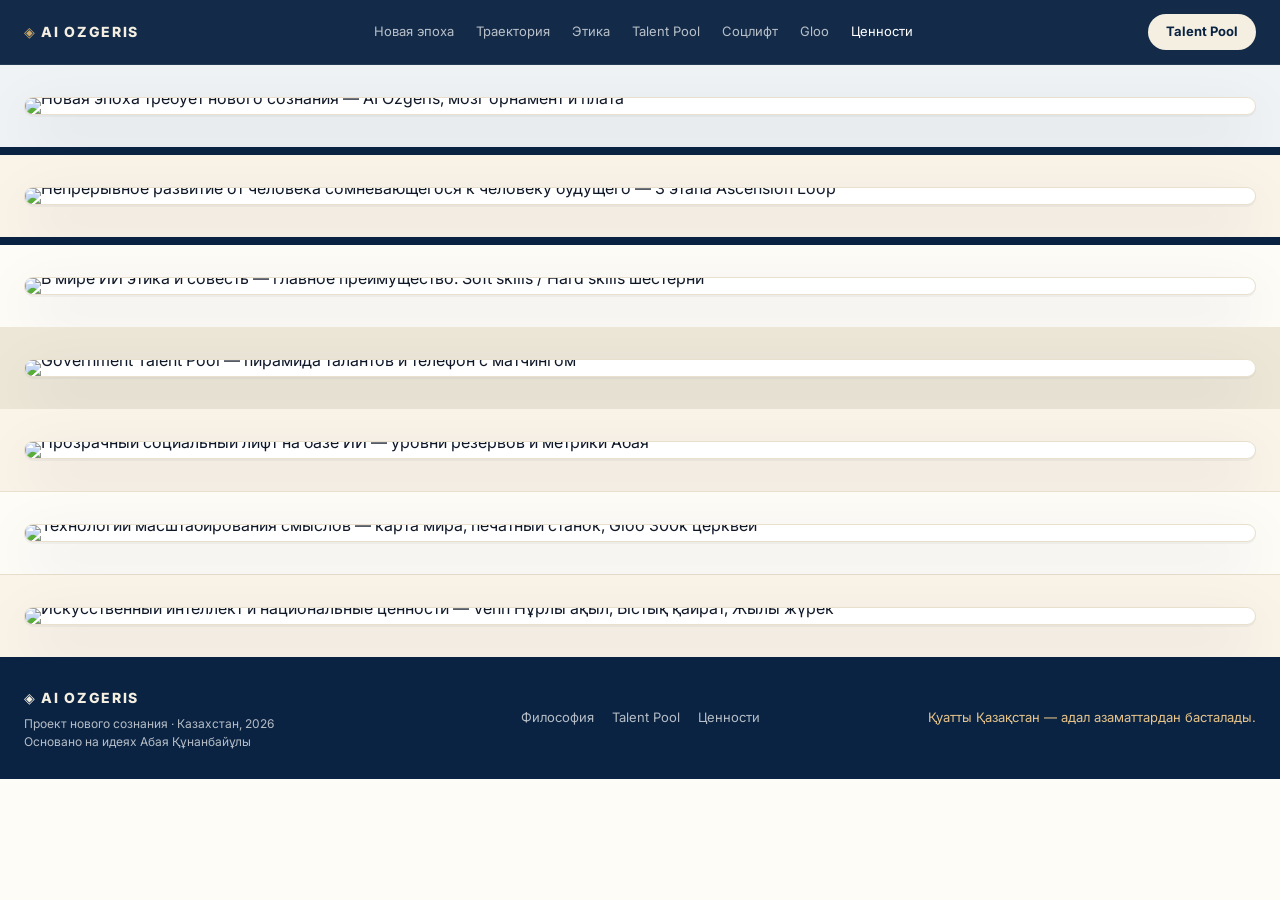
==== index.html @ 360d2a6d "feat: AI Ozgeris landing" ====
<!DOCTYPE html>
<html lang="ru">
<head>
<meta charset="UTF-8">
<meta name="viewport" content="width=device-width, initial-scale=1.0">
<title>AI Ozgeris — Новая эпоха требует нового сознания</title>
<link href="https://fonts.googleapis.com/css2?family=Inter:wght@400;500;600;700;800&display=swap" rel="stylesheet">
<link rel="stylesheet" href="style.css">
</head>
<body>

<nav class="nav">
  <div class="nav-inner">
    <a class="logo" href="#"><span class="logo-mark">◈</span> AI OZGERIS</a>
    <div class="nav-links">
      <a href="#s1">Новая эпоха</a>
      <a href="#s2">Траектория</a>
      <a href="#s3">Этика</a>
      <a href="#s4">Talent Pool</a>
      <a href="#s5">Соцлифт</a>
      <a href="#s6">Gloo</a>
      <a href="#s7">Ценности</a>
    </div>
    <a class="nav-cta" href="#s4">Talent Pool</a>
    <button class="burger" onclick="toggleMenu()">☰</button>
  </div>
  <div class="mobile-menu" id="mobileMenu">
    <a href="#s1">Новая эпоха</a><a href="#s2">Траектория</a><a href="#s3">Этика</a><a href="#s4">Talent Pool</a><a href="#s5">Соцлифт</a><a href="#s6">Gloo</a><a href="#s7">Ценности</a>
  </div>
</nav>

<!-- Инфографика 1-в-1 из PNGs -->
<main>
  <section id="s1" class="png-sec sec-1">
    <div class="container">
      <div class="png-card">
        <img src="pngs/Group 2672.png" alt="Новая эпоха требует нового сознания — AI Ozgeris, мозг орнамент и плата" loading="eager">
      </div>
    </div>
  </section>

  <section id="s2" class="png-sec sec-2">
    <div class="container">
      <div class="png-card">
        <img src="pngs/Group 2673.png" alt="Непрерывное развитие от человека сомневающегося к человеку будущего — 3 этапа Ascension Loop" loading="lazy">
      </div>
    </div>
  </section>

  <section id="s3" class="png-sec sec-3">
    <div class="container">
      <div class="png-card">
        <img src="pngs/Group 2674.png" alt="В мире ИИ этика и совесть — главное преимущество. Soft skills / Hard skills шестерни" loading="lazy">
      </div>
    </div>
  </section>

  <section id="s4" class="png-sec sec-4">
    <div class="container">
      <div class="png-card">
        <img src="pngs/Group 2675.png" alt="Government Talent Pool — пирамида талантов и телефон с матчингом" loading="lazy">
      </div>
    </div>
  </section>

  <section id="s5" class="png-sec sec-5">
    <div class="container">
      <div class="png-card">
        <img src="pngs/Group 2676.png" alt="Прозрачный социальный лифт на базе ИИ — уровни резервов и метрики Абая" loading="lazy">
      </div>
    </div>
  </section>

  <section id="s6" class="png-sec sec-6">
    <div class="container">
      <div class="png-card wide">
        <img src="pngs/Group 2677.png" alt="Технологии масштабирования смыслов — карта мира, печатный станок, Gloo 300k церквей" loading="lazy">
      </div>
    </div>
  </section>

  <section id="s7" class="png-sec sec-7">
    <div class="container">
      <div class="png-card">
        <img src="pngs/Group 2678.png" alt="Искусственный интеллект и национальные ценности — Venn Нұрлы ақыл, Ыстық қайрат, Жылы жүрек" loading="lazy">
      </div>
    </div>
  </section>
</main>

<footer class="footer">
  <div class="container foot-grid">
    <div><span class="logo">◈ AI OZGERIS</span><p>Проект нового сознания · Казахстан, 2026<br>Основано на идеях Абая Құнанбайұлы</p></div>
    <div class="foot-links"><a href="#s1">Философия</a><a href="#s4">Talent Pool</a><a href="#s7">Ценности</a></div>
    <div class="foot-cta">Қуатты Қазақстан — адал азаматтардан басталады.</div>
  </div>
</footer>

<script src="script.js"></script>
</body>
</html>
---- style.css ----
*{margin:0;padding:0;box-sizing:border-box}
:root{--navy:#0A2342;--gold:#C9A86A;--cream:#F9F3E8}
html{scroll-behavior:smooth}
body{font-family:'Inter',system-ui,sans-serif;background:#FDFCF7;color:#101828;line-height:1.5}
.container{max-width:1280px;margin:0 auto;padding:0 24px}
.nav{position:sticky;top:0;z-index:100;background:rgba(10,35,66,.96);backdrop-filter:blur(10px);border-bottom:1px solid rgba(255,255,255,.08)}
.nav-inner{max-width:1280px;margin:0 auto;padding:14px 24px;display:flex;align-items:center;justify-content:space-between;gap:20px}
.logo{font-weight:800;letter-spacing:.12em;color:#F5EFE2;text-decoration:none;font-size:14px}
.logo-mark{color:var(--gold)}
.nav-links{display:flex;gap:22px}
.nav-links a{color:rgba(255,255,255,.7);text-decoration:none;font-size:13px}
.nav-links a:hover{color:white}
.nav-cta{background:#F5EFE2;color:#0A2342;padding:8px 18px;border-radius:999px;font-weight:700;font-size:13px;text-decoration:none}
.burger{display:none;background:none;border:none;color:white;font-size:20px;cursor:pointer}
.mobile-menu{display:none;flex-direction:column;background:#0A2342;padding:16px 24px;gap:12px;border-top:1px solid rgba(255,255,255,.08)}
.mobile-menu.open{display:flex}
.mobile-menu a{color:white;text-decoration:none;font-size:14px}

/* PNG sections — 100% копия макетов */
.png-sec{padding:32px 0}
.png-sec .png-card{background:white;border-radius:18px;overflow:hidden;box-shadow:0 20px 60px rgba(10,35,66,.12), 0 2px 0 rgba(10,35,66,.04);border:1px solid #E8E0CC;line-height:0}
.png-sec .png-card.wide{border-radius:16px}
.png-sec .png-card img{width:100%;height:auto;display:block;object-fit:contain}
.sec-1{background:#F0F3F5}
.sec-2{background:#F9F3E8;border-top:8px solid #0A2342;border-bottom:8px solid #0A2342}
.sec-3{background:#FDFCF7}
.sec-4{background:#EDE7D8}
.sec-5{background:#F9F3E8}
.sec-6{background:#FDFCF7;border-top:1px solid #E8E0CC;border-bottom:1px solid #E8E0CC}
.sec-7{background:#F9F3E8}

/* footer */
.footer{background:#0A2342;color:rgba(255,255,255,.7);padding:28px 0;margin-top:0}
.foot-grid{display:grid;grid-template-columns:1fr auto 1fr;gap:24px;align-items:center}
.foot-grid p{font-size:12px;margin-top:6px;line-height:1.5}
.foot-links{display:flex;gap:18px;flex-wrap:wrap}
.foot-links a{color:rgba(255,255,255,.7);text-decoration:none;font-size:13px}
.foot-links a:hover{color:white}
.foot-cta{justify-self:end;font-size:13px;color:#E8C48A;text-align:right}

@media(max-width:900px){
  .nav-links,.nav-cta{display:none}
  .burger{display:block}
  .png-sec{padding:16px 0}
  .png-sec .png-card{border-radius:12px}
  .foot-grid{grid-template-columns:1fr;gap:16px}
  .foot-cta{justify-self:start;text-align:left}
}
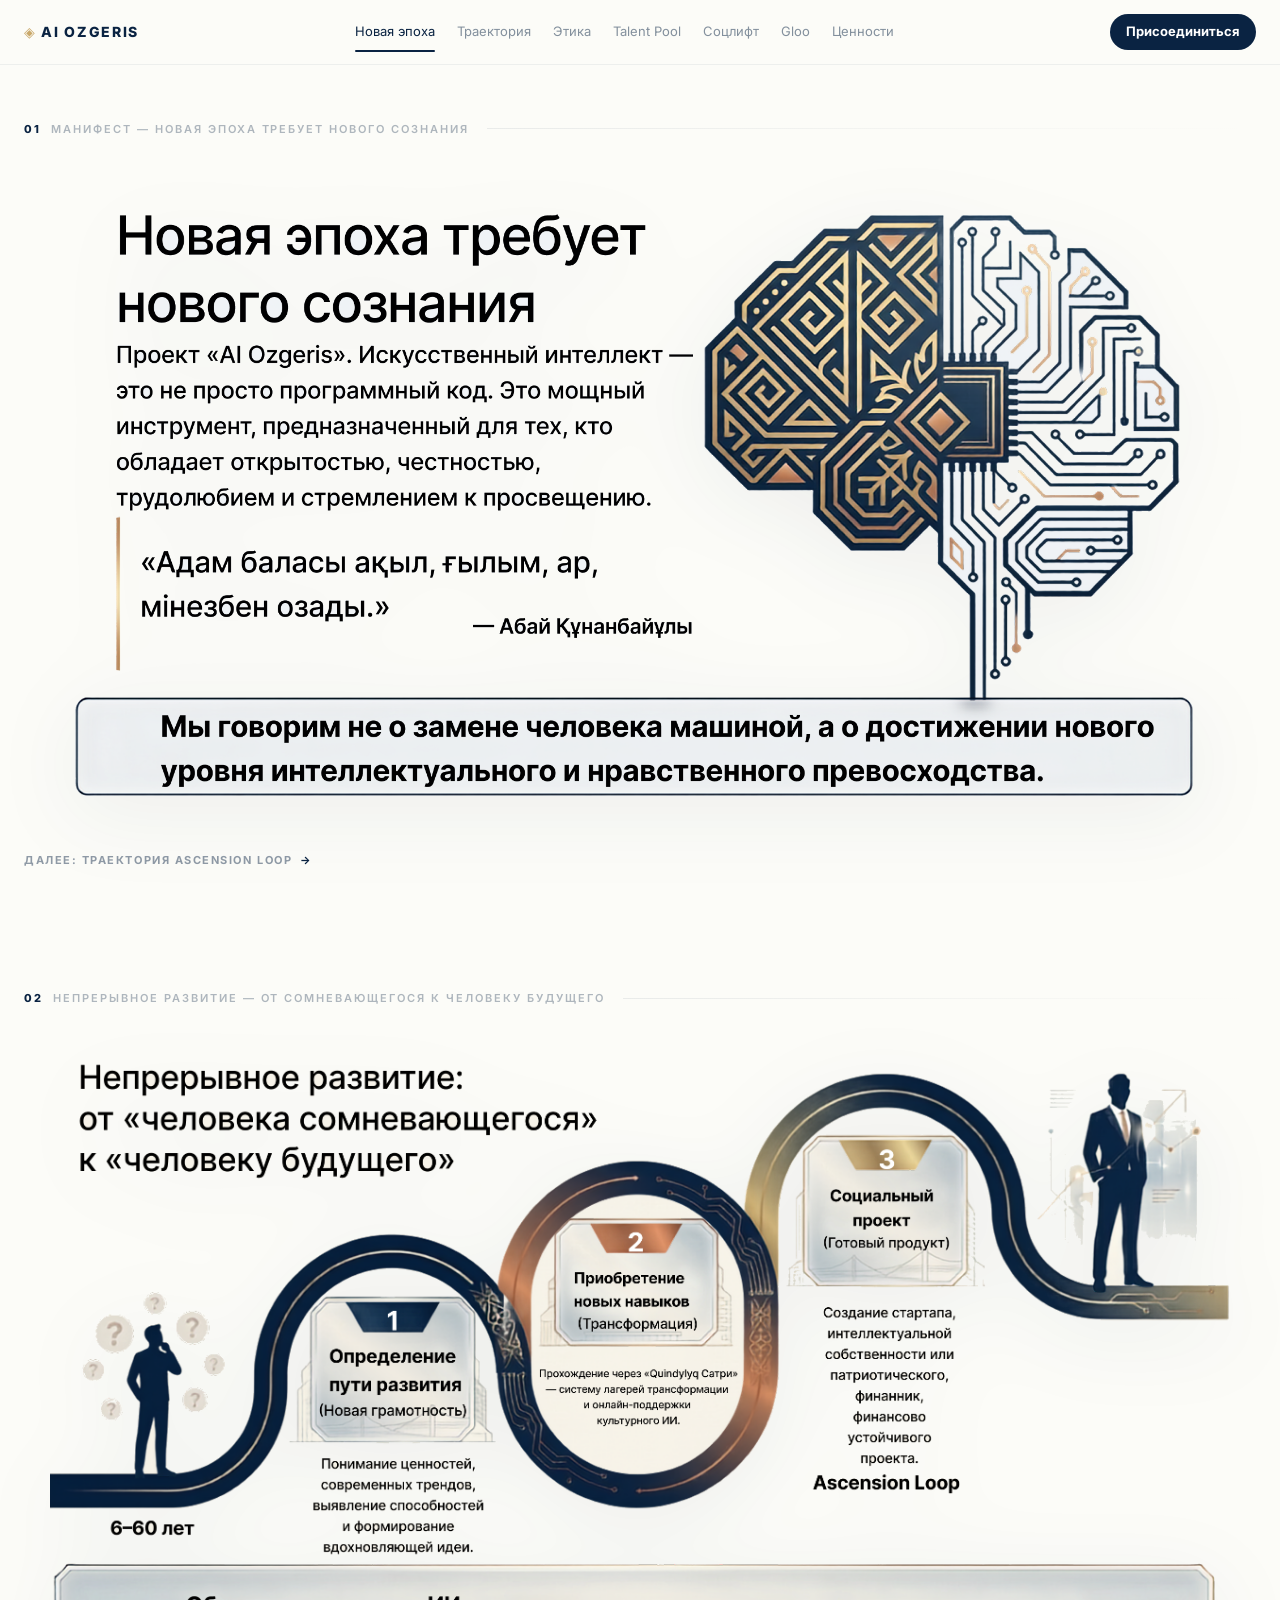
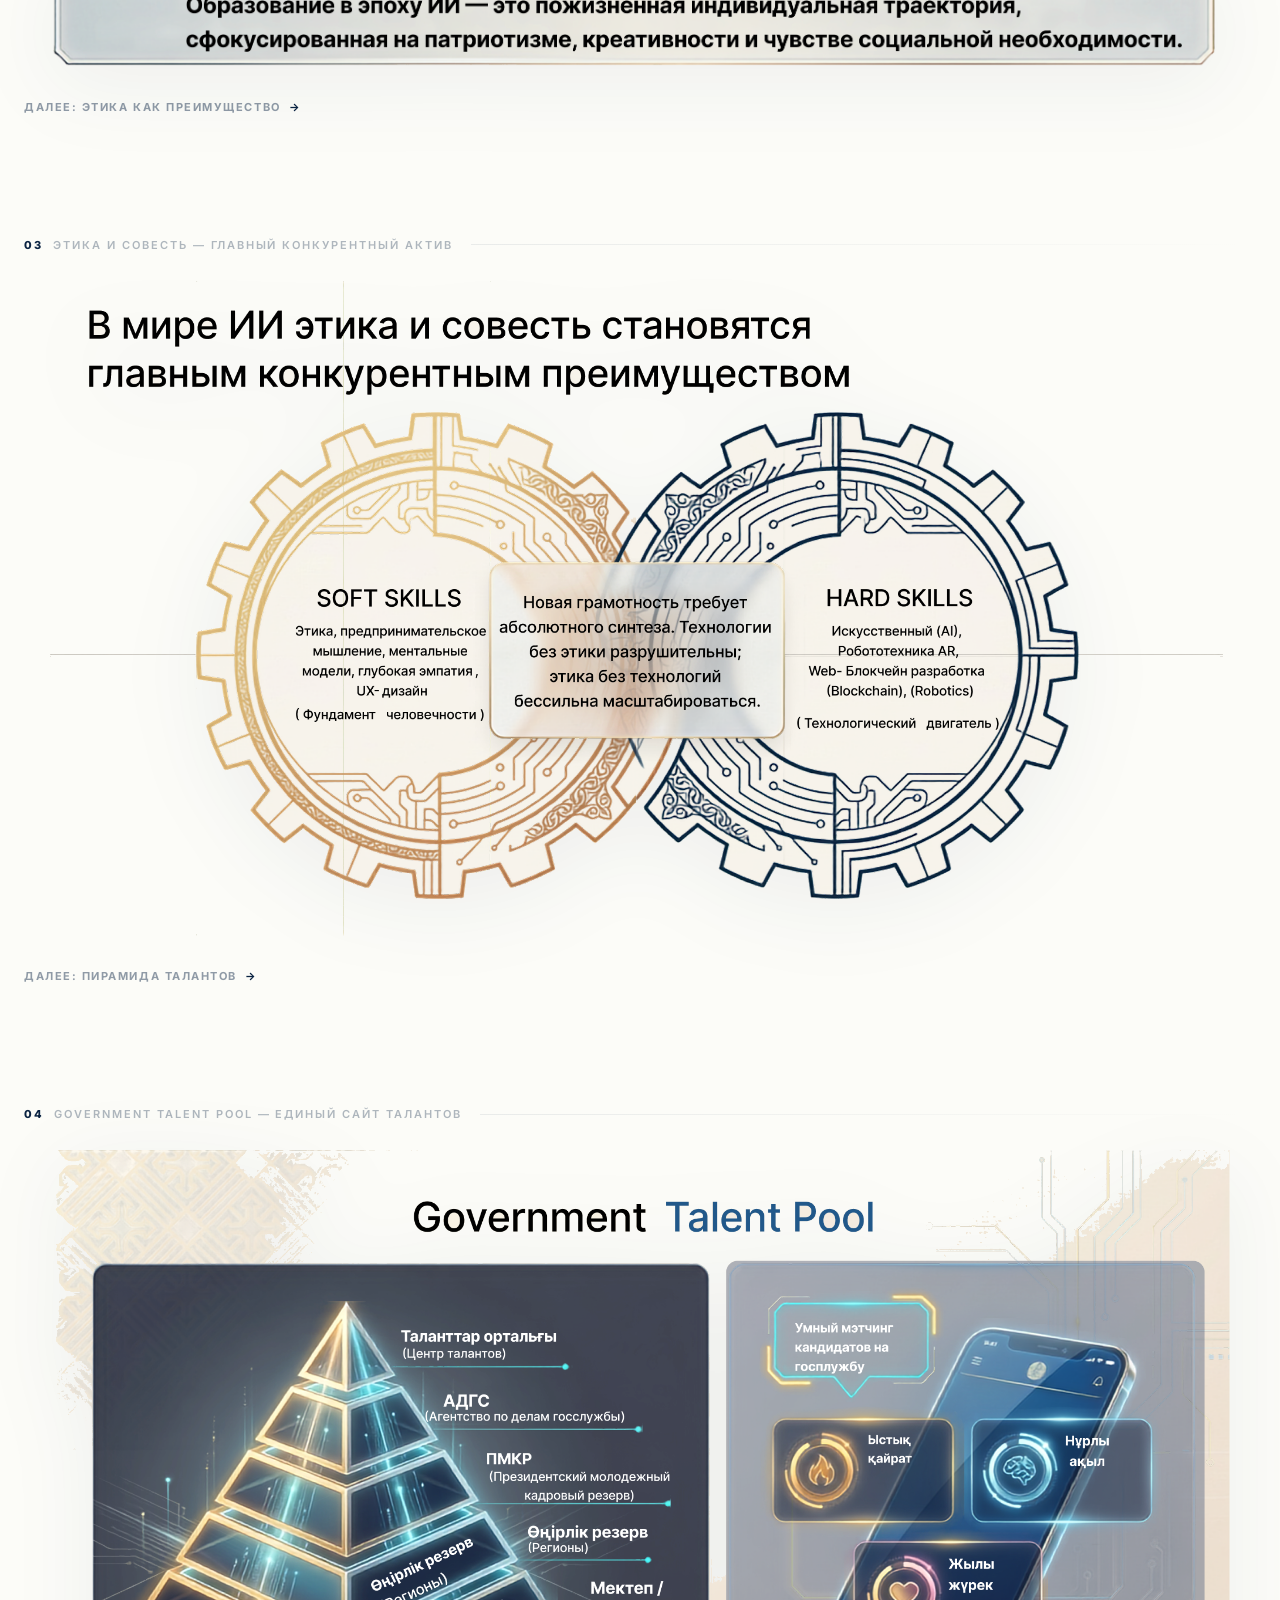
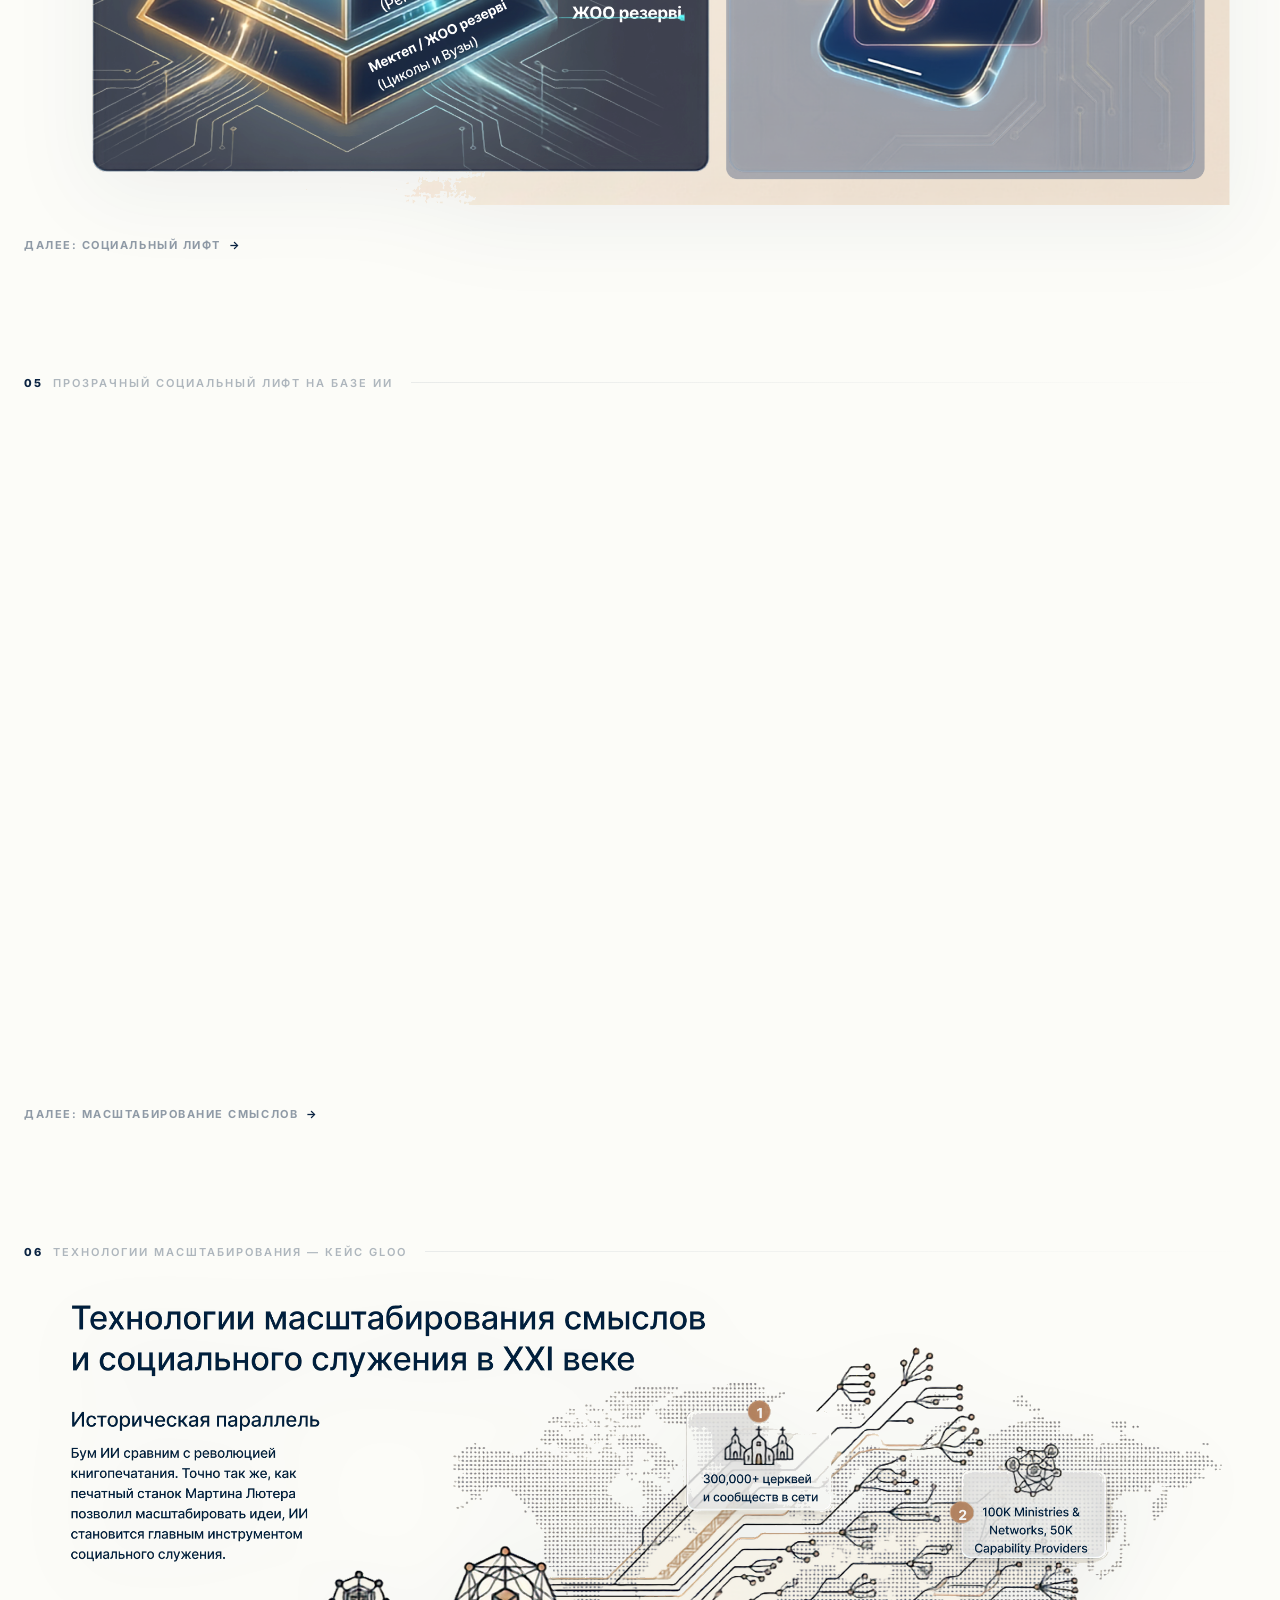
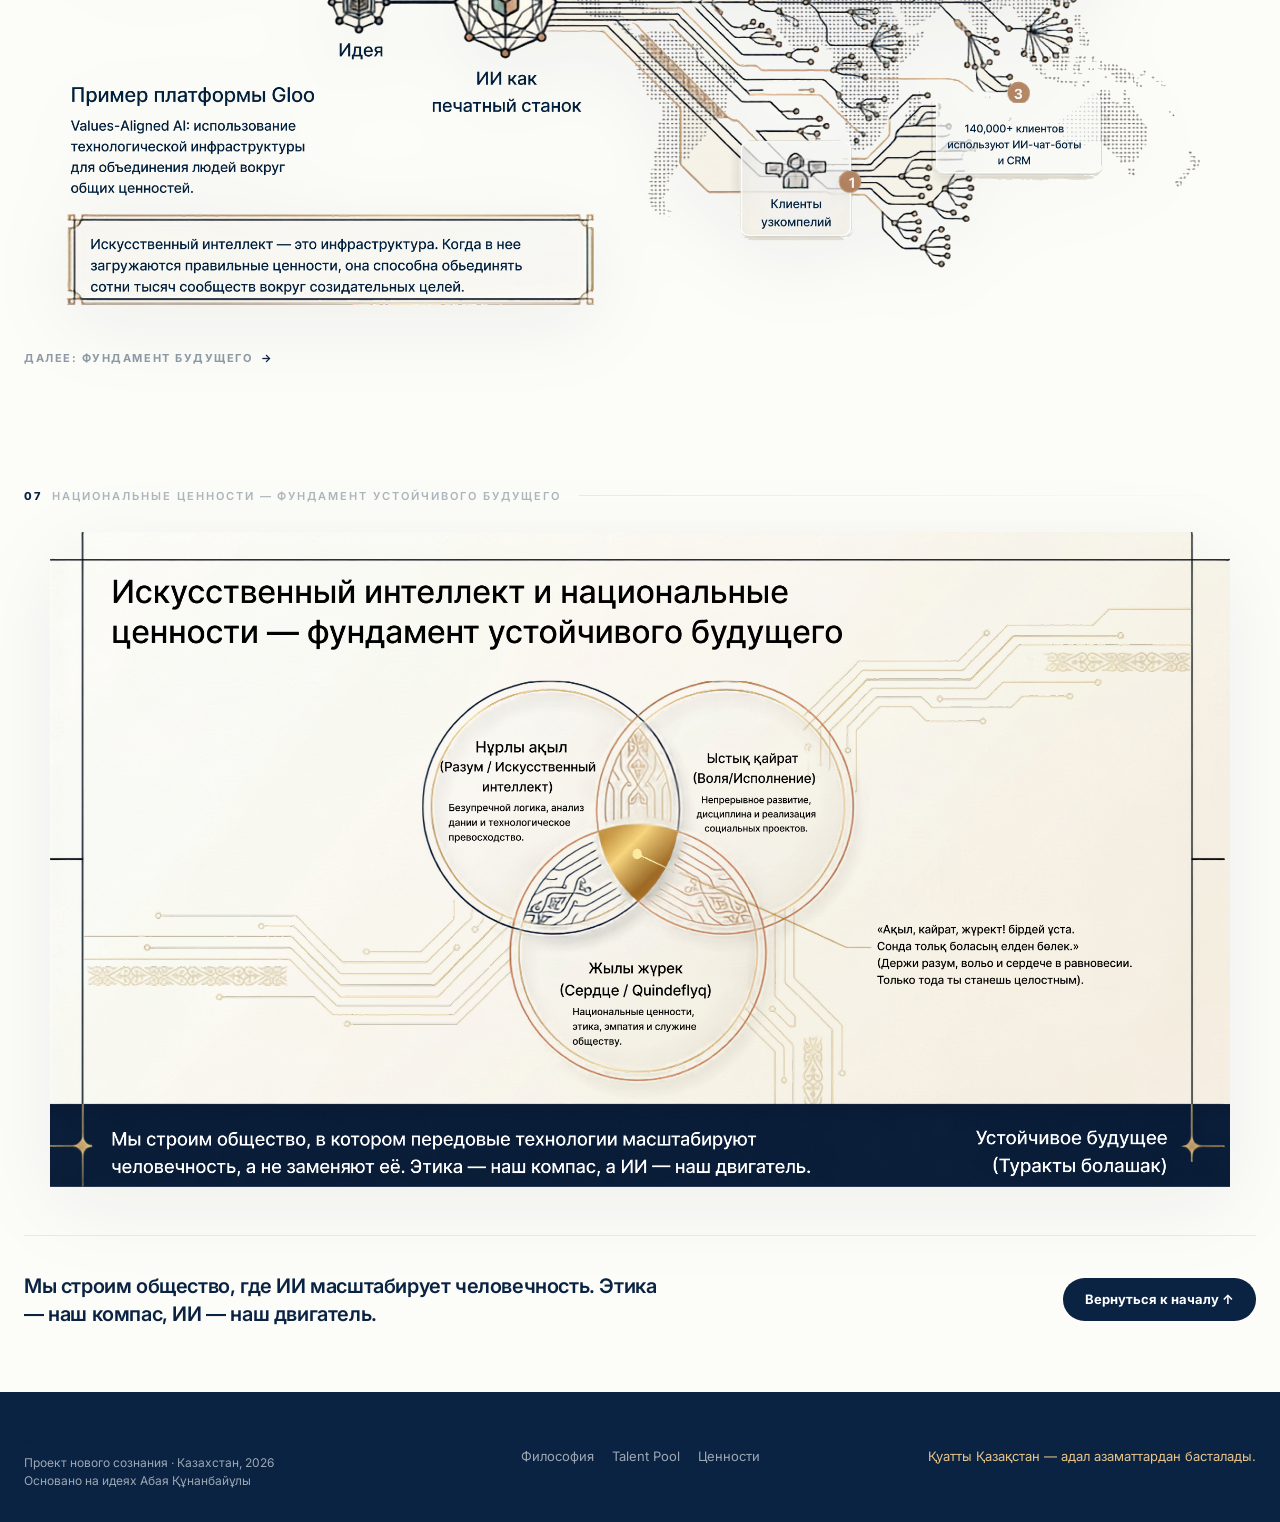
==== commit bdf7d682: "Update" ====
--- a/index.html
+++ b/index.html
@@ -4,85 +4,103 @@
 <meta charset="UTF-8">
 <meta name="viewport" content="width=device-width, initial-scale=1.0">
 <title>AI Ozgeris — Новая эпоха требует нового сознания</title>
-<link href="https://fonts.googleapis.com/css2?family=Inter:wght@400;500;600;700;800&display=swap" rel="stylesheet">
+<link href="https://fonts.googleapis.com/css2?family=Inter:wght@400;500;600;700;800&family=Cormorant+Garamond:wght@600&display=swap" rel="stylesheet">
 <link rel="stylesheet" href="style.css">
 </head>
 <body>
+<div class="progress" id="progress"></div>
 
-<nav class="nav">
+<nav class="nav" id="nav">
   <div class="nav-inner">
     <a class="logo" href="#"><span class="logo-mark">◈</span> AI OZGERIS</a>
     <div class="nav-links">
-      <a href="#s1">Новая эпоха</a>
-      <a href="#s2">Траектория</a>
-      <a href="#s3">Этика</a>
-      <a href="#s4">Talent Pool</a>
-      <a href="#s5">Соцлифт</a>
-      <a href="#s6">Gloo</a>
-      <a href="#s7">Ценности</a>
+      <a href="#s1" data-n="01">Новая эпоха</a>
+      <a href="#s2" data-n="02">Траектория</a>
+      <a href="#s3" data-n="03">Этика</a>
+      <a href="#s4" data-n="04">Talent Pool</a>
+      <a href="#s5" data-n="05">Соцлифт</a>
+      <a href="#s6" data-n="06">Gloo</a>
+      <a href="#s7" data-n="07">Ценности</a>
     </div>
-    <a class="nav-cta" href="#s4">Talent Pool</a>
-    <button class="burger" onclick="toggleMenu()">☰</button>
+    <a class="nav-cta" href="#s4">Присоединиться</a>
+    <button class="burger" onclick="toggleMenu()" aria-label="меню">☰</button>
   </div>
   <div class="mobile-menu" id="mobileMenu">
-    <a href="#s1">Новая эпоха</a><a href="#s2">Траектория</a><a href="#s3">Этика</a><a href="#s4">Talent Pool</a><a href="#s5">Соцлифт</a><a href="#s6">Gloo</a><a href="#s7">Ценности</a>
+    <a href="#s1">01 Новая эпоха</a><a href="#s2">02 Траектория</a><a href="#s3">03 Этика</a><a href="#s4">04 Talent Pool</a><a href="#s5">05 Соцлифт</a><a href="#s6">06 Gloo</a><a href="#s7">07 Ценности</a>
   </div>
 </nav>
 
-<!-- Инфографика 1-в-1 из PNGs -->
 <main>
-  <section id="s1" class="png-sec sec-1">
+
+  <section id="s1" class="png-sec sec-1" data-chapter="01 / Манифест">
     <div class="container">
-      <div class="png-card">
-        <img src="pngs/Group 2672.png" alt="Новая эпоха требует нового сознания — AI Ozgeris, мозг орнамент и плата" loading="eager">
+      <div class="chapter-label"><span>01</span> Манифест — Новая эпоха требует нового сознания</div>
+      <div class="png-card reveal">
+        <img src="pngs/Group 2672_apple.png" alt="Новая эпоха требует нового сознания — мозг орнамент и плата" loading="eager">
       </div>
+      <a class="next-chapter" href="#s2">Далее: Траектория Ascension Loop <span>→</span></a>
     </div>
   </section>
 
-  <section id="s2" class="png-sec sec-2">
+  <section id="s2" class="png-sec sec-2" data-chapter="02 / Траектория">
     <div class="container">
-      <div class="png-card">
-        <img src="pngs/Group 2673.png" alt="Непрерывное развитие от человека сомневающегося к человеку будущего — 3 этапа Ascension Loop" loading="lazy">
+      <div class="chapter-label dark"><span>02</span> Непрерывное развитие — от сомневающегося к человеку будущего</div>
+      <div class="png-card reveal">
+        <img src="pngs/Group 2673_apple.png" alt="Траектория 3 этапа Ascension Loop" loading="lazy">
       </div>
+      <a class="next-chapter" href="#s3">Далее: Этика как преимущество <span>→</span></a>
     </div>
   </section>
 
-  <section id="s3" class="png-sec sec-3">
+  <section id="s3" class="png-sec sec-3" data-chapter="03 / Этика">
     <div class="container">
-      <div class="png-card">
-        <img src="pngs/Group 2674.png" alt="В мире ИИ этика и совесть — главное преимущество. Soft skills / Hard skills шестерни" loading="lazy">
+      <div class="chapter-label"><span>03</span> Этика и совесть — главный конкурентный актив</div>
+      <div class="png-card reveal">
+        <img src="pngs/Group 2674_apple.png" alt="Soft vs Hard skills шестерни" loading="lazy">
       </div>
+      <a class="next-chapter" href="#s4">Далее: Пирамида талантов <span>→</span></a>
     </div>
   </section>
 
-  <section id="s4" class="png-sec sec-4">
+  <section id="s4" class="png-sec sec-4" data-chapter="04 / Talent Pool">
     <div class="container">
-      <div class="png-card">
-        <img src="pngs/Group 2675.png" alt="Government Talent Pool — пирамида талантов и телефон с матчингом" loading="lazy">
+      <div class="chapter-label"><span>04</span> Government Talent Pool — единый сайт талантов</div>
+      <div class="png-card reveal">
+        <img src="pngs/Group 2675_apple.png" alt="Пирамида талантов и телефон матчинга" loading="lazy">
       </div>
+      <a class="next-chapter" href="#s5">Далее: Социальный лифт <span>→</span></a>
     </div>
   </section>
 
-  <section id="s5" class="png-sec sec-5">
+  <section id="s5" class="png-sec sec-5" data-chapter="05 / Соцлифт">
     <div class="container">
-      <div class="png-card">
-        <img src="pngs/Group 2676.png" alt="Прозрачный социальный лифт на базе ИИ — уровни резервов и метрики Абая" loading="lazy">
+      <div class="chapter-label"><span>05</span> Прозрачный социальный лифт на базе ИИ</div>
+      <div class="png-card reveal">
+        <img src="pngs/Group 2676_apple.png" alt="Социальный лифт и метрики Абая" loading="lazy">
       </div>
+      <a class="next-chapter" href="#s6">Далее: Масштабирование смыслов <span>→</span></a>
     </div>
   </section>
 
-  <section id="s6" class="png-sec sec-6">
+  <section id="s6" class="png-sec sec-6" data-chapter="06 / Gloo">
     <div class="container">
-      <div class="png-card wide">
-        <img src="pngs/Group 2677.png" alt="Технологии масштабирования смыслов — карта мира, печатный станок, Gloo 300k церквей" loading="lazy">
+      <div class="chapter-label"><span>06</span> Технологии масштабирования — кейс Gloo</div>
+      <div class="png-card wide reveal">
+        <img src="pngs/Group 2677_apple.png" alt="Карта мира печатный станок Gloo" loading="lazy">
       </div>
+      <a class="next-chapter" href="#s7">Далее: Фундамент будущего <span>→</span></a>
     </div>
   </section>
 
-  <section id="s7" class="png-sec sec-7">
+  <section id="s7" class="png-sec sec-7" data-chapter="07 / Ценности">
     <div class="container">
-      <div class="png-card">
-        <img src="pngs/Group 2678.png" alt="Искусственный интеллект и национальные ценности — Venn Нұрлы ақыл, Ыстық қайрат, Жылы жүрек" loading="lazy">
+      <div class="chapter-label"><span>07</span> Национальные ценности — фундамент устойчивого будущего</div>
+      <div class="png-card reveal">
+        <img src="pngs/Group 2678_apple.png" alt="Venn Нұрлы ақыл Ыстық қайрат Жылы жүрек" loading="lazy">
+      </div>
+      <div class="cta-final">
+        <p>Мы строим общество, где ИИ масштабирует человечность. Этика — наш компас, ИИ — наш двигатель.</p>
+        <a href="#s1" class="btn-gold">Вернуться к началу ↑</a>
       </div>
     </div>
   </section>
--- a/style.css
+++ b/style.css
@@ -1,48 +1,98 @@
 *{margin:0;padding:0;box-sizing:border-box}
-:root{--navy:#0A2342;--gold:#C9A86A;--cream:#F9F3E8}
+:root{--navy:#0A2342;--gold:#C9A86A;--page:#FCFCF8}
 html{scroll-behavior:smooth}
-body{font-family:'Inter',system-ui,sans-serif;background:#FDFCF7;color:#101828;line-height:1.5}
+body{font-family:'Inter',system-ui,sans-serif;background:var(--page);color:#101828;line-height:1.5;overflow-x:hidden}
 .container{max-width:1280px;margin:0 auto;padding:0 24px}
-.nav{position:sticky;top:0;z-index:100;background:rgba(10,35,66,.96);backdrop-filter:blur(10px);border-bottom:1px solid rgba(255,255,255,.08)}
+.progress{position:fixed;top:0;left:0;height:2px;width:0;background:var(--navy);z-index:200;transition:width .08s linear}
+.nav{position:sticky;top:0;z-index:100;background:rgba(252,252,248,.82);backdrop-filter:saturate(1.2) blur(16px);border-bottom:1px solid rgba(10,35,66,.06)}
+.nav.scrolled{box-shadow:0 1px 0 rgba(10,35,66,.06)}
 .nav-inner{max-width:1280px;margin:0 auto;padding:14px 24px;display:flex;align-items:center;justify-content:space-between;gap:20px}
-.logo{font-weight:800;letter-spacing:.12em;color:#F5EFE2;text-decoration:none;font-size:14px}
+.logo{font-weight:800;letter-spacing:.12em;color:var(--navy);text-decoration:none;font-size:14px}
 .logo-mark{color:var(--gold)}
-.nav-links{display:flex;gap:22px}
-.nav-links a{color:rgba(255,255,255,.7);text-decoration:none;font-size:13px}
-.nav-links a:hover{color:white}
-.nav-cta{background:#F5EFE2;color:#0A2342;padding:8px 18px;border-radius:999px;font-weight:700;font-size:13px;text-decoration:none}
-.burger{display:none;background:none;border:none;color:white;font-size:20px;cursor:pointer}
-.mobile-menu{display:none;flex-direction:column;background:#0A2342;padding:16px 24px;gap:12px;border-top:1px solid rgba(255,255,255,.08)}
+.nav-links{display:flex;gap:22px;align-items:center}
+.nav-links a{color:rgba(10,35,66,.5);text-decoration:none;font-size:13px;position:relative;padding:4px 0;transition:.2s}
+.nav-links a.active{color:var(--navy)}
+.nav-links a.active::after{content:"";position:absolute;left:0;right:0;bottom:-6px;height:1.5px;background:var(--navy);border-radius:99px}
+.nav-links a:hover{color:var(--navy)}
+.nav-cta{background:var(--navy);color:white;padding:8px 16px;border-radius:999px;font-weight:700;font-size:13px;text-decoration:none;transition:.2s}
+.nav-cta:hover{transform:translateY(-1px)}
+.burger{display:none;background:none;border:none;color:var(--navy);font-size:20px;cursor:pointer}
+.mobile-menu{display:none;flex-direction:column;background:var(--page);padding:16px 24px;gap:12px;border-top:1px solid rgba(10,35,66,.06)}
 .mobile-menu.open{display:flex}
-.mobile-menu a{color:white;text-decoration:none;font-size:14px}
+.mobile-menu a{color:var(--navy);text-decoration:none;font-size:14px}
 
-/* PNG sections — 100% копия макетов */
-.png-sec{padding:32px 0}
-.png-sec .png-card{background:white;border-radius:18px;overflow:hidden;box-shadow:0 20px 60px rgba(10,35,66,.12), 0 2px 0 rgba(10,35,66,.04);border:1px solid #E8E0CC;line-height:0}
-.png-sec .png-card.wide{border-radius:16px}
-.png-sec .png-card img{width:100%;height:auto;display:block;object-fit:contain}
-.sec-1{background:#F0F3F5}
-.sec-2{background:#F9F3E8;border-top:8px solid #0A2342;border-bottom:8px solid #0A2342}
-.sec-3{background:#FDFCF7}
-.sec-4{background:#EDE7D8}
-.sec-5{background:#F9F3E8}
-.sec-6{background:#FDFCF7;border-top:1px solid #E8E0CC;border-bottom:1px solid #E8E0CC}
-.sec-7{background:#F9F3E8}
 
-/* footer */
-.footer{background:#0A2342;color:rgba(255,255,255,.7);padding:28px 0;margin-top:0}
+
+/* Apple — одна сцена, один фон, фокус на графике */
+.png-sec{padding:56px 0 64px;position:relative;background:var(--page)}
+.png-sec .chapter-label{font-size:11px;letter-spacing:.18em;text-transform:uppercase;color:rgba(10,35,66,.32);font-weight:600;display:flex;align-items:center;gap:10px;margin-bottom:28px;font-family:'Inter',sans-serif}
+.png-sec .chapter-label span{font-size:11px;color:var(--navy);background:none;padding:0;border:none;font-weight:800}
+.png-sec .chapter-label::after{content:"";height:1px;flex:1;background:linear-gradient(90deg,rgba(10,35,66,.08),transparent);margin-left:8px}
+.png-card{background:transparent;border:none;box-shadow:none;border-radius:0;overflow:visible;line-height:0;display:grid;place-items:center}
+.png-card img{width:100%;max-width:1180px;height:auto;display:block;object-fit:contain;filter:drop-shadow(0 18px 40px rgba(10,35,66,.06))}
+.next-chapter{display:inline-flex;align-items:center;gap:8px;margin-top:32px;font-size:11px;letter-spacing:.14em;text-transform:uppercase;font-weight:700;color:rgba(10,35,66,.45);text-decoration:none;transition:.2s}
+.next-chapter span{color:var(--navy);transition:transform .2s}
+.next-chapter:hover{color:var(--navy);gap:12px}
+.next-chapter:hover span{transform:translateX(4px)}
+.cta-final{margin-top:48px;border-top:1px solid rgba(10,35,66,.08);padding:36px 0 0;display:flex;justify-content:space-between;align-items:center;gap:20px;flex-wrap:wrap;background:none;color:var(--navy)}
+.cta-final p{font-size:20px;max-width:640px;line-height:1.4;font-weight:600;letter-spacing:-.02em}
+.btn-gold{background:var(--navy);color:white;padding:12px 22px;border-radius:999px;font-weight:700;font-size:13px;text-decoration:none;transition:.2s}
+.btn-gold:hover{background:#122f57;transform:translateY(-1px)}
+
+/* reveal — Apple staggered */
+.reveal{opacity:0;transform:translateY(16px);transition:700ms cubic-bezier(.16,1,.3,1)}
+.reveal.in{opacity:1;transform:none}
+
+/* venn — живой блок вместо картинки */
+.venn-sec{background:var(--page)}
+.venn-title{font-size:30px;font-weight:800;letter-spacing:-.03em;line-height:1.2;color:var(--navy);margin:6px 0 28px}
+.venn-wrap{position:relative;max-width:1060px;margin:0 auto;padding:10px 0 8px}
+.venn-grid{position:relative;height:560px;max-width:880px;margin:0 auto}
+.vc{position:absolute;width:380px;height:380px;border-radius:50%;border:1.4px solid;background:rgba(255,255,255,.72);backdrop-filter:blur(8px);display:flex;flex-direction:column;align-items:center;justify-content:center;text-align:center;padding:36px;box-shadow:0 8px 32px rgba(10,35,66,.04)}
+.vc::before{content:"";position:absolute;inset:10px;border-radius:50%;border:1px solid rgba(201,168,106,.28);pointer-events:none}
+.vc h3{font-size:16px;font-weight:800;color:var(--navy);line-height:1}
+.vc span{font-size:11px;color:rgba(10,35,66,.55);margin-top:4px}
+.vc p{font-size:12.5px;line-height:1.55;color:#2B3440;margin-top:10px;max-width:260px}
+.vc-1{left:22px;top:14px;border-color:#0A2342;z-index:2}
+.vc-1 h3,.vc-1 span,.vc-1 p{transform:translateX(-8px)}
+.vc-2{right:22px;top:14px;border-color:#B78A5A;z-index:2}
+.vc-2 h3,.vc-2 span,.vc-2 p{transform:translateX(8px)}
+.vc-3{left:50%;transform:translateX(-50%);bottom:18px;border-color:#C9A86A;z-index:2}
+.vc-center{position:absolute;left:50%;top:50%;transform:translate(-50%,-50%);width:146px;height:124px;background:radial-gradient(ellipse at 50% 38%, #F5D7A8 0%, #E8C48A 42%, #8C6B2E 100%);clip-path:ellipse(50% 36% at 50% 50%);box-shadow:0 12px 32px rgba(140,107,46,.28), inset 0 1px 0 rgba(255,255,255,.6);border:1.5px solid white;z-index:3}
+.vc-center::after{content:"";position:absolute;left:50%;top:42%;transform:translate(-50%,-50%);width:10px;height:10px;background:white;border-radius:50%;box-shadow:0 1px 6px rgba(0,0,0,.2)}
+.venn-quote{position:absolute;right:0;top:52%;width:250px;font-size:12.5px;line-height:1.55;color:var(--navy);font-weight:600;padding-left:22px;border-left:2px solid var(--gold)}
+.venn-quote small{display:block;margin-top:8px;color:rgba(10,35,66,.5);font-weight:400;font-size:11px;line-height:1.45}
+/* тонкие circuit-линии как на оригинале */
+.venn-wrap::before,.venn-wrap::after{content:"";position:absolute;pointer-events:none;opacity:.22}
+.venn-wrap::before{left:-20px;bottom:40px;width:280px;height:120px;background:
+  linear-gradient(90deg, transparent 0, #C9A86A 1px, transparent 1px),
+  linear-gradient(#C9A86A 1px, transparent 1px);background-size:0 0; /* placeholder */}
+.venn-grid::before{content:"";position:absolute;inset:0;background:
+  radial-gradient(ellipse at 18% 82%, transparent 40%, rgba(201,168,106,.06) 41%),
+  radial-gradient(ellipse at 82% 18%, transparent 40%, rgba(10,35,66,.04) 41%);pointer-events:none}
+.venn-sec .cta-final{margin-top:18px;background:var(--navy);color:white;border:none;border-radius:0;padding:18px 22px}
+.venn-sec .cta-final p{color:rgba(255,255,255,.88);font-size:14px;max-width:760px}
+.venn-sec .cta-final strong{white-space:nowrap;text-align:right;font-size:13px;line-height:1.3;color:#E8C48A}
+.venn-sec .cta-final strong span{font-weight:400;opacity:.9;color:rgba(255,255,255,.7)}
+
+.footer{background:var(--navy);color:rgba(255,255,255,.6);padding:32px 0;margin-top:0}
 .foot-grid{display:grid;grid-template-columns:1fr auto 1fr;gap:24px;align-items:center}
 .foot-grid p{font-size:12px;margin-top:6px;line-height:1.5}
 .foot-links{display:flex;gap:18px;flex-wrap:wrap}
-.foot-links a{color:rgba(255,255,255,.7);text-decoration:none;font-size:13px}
-.foot-links a:hover{color:white}
+.foot-links a{color:rgba(255,255,255,.6);text-decoration:none;font-size:13px}
 .foot-cta{justify-self:end;font-size:13px;color:#E8C48A;text-align:right}
 
 @media(max-width:900px){
   .nav-links,.nav-cta{display:none}
   .burger{display:block}
-  .png-sec{padding:16px 0}
-  .png-sec .png-card{border-radius:12px}
+  .png-sec{padding:28px 0 36px}
+  .venn-grid{height:auto;display:flex;flex-direction:column;align-items:center;gap:16px}
+  .vc{position:relative;left:auto;right:auto;top:auto;bottom:auto;transform:none;width:320px;height:320px}
+  .vc-3{transform:none}
+  .vc-center{display:none}
+  .venn-quote{position:relative;right:auto;top:auto;width:100%;margin-top:14px;text-align:center}
+  .venn-title{font-size:24px}
   .foot-grid{grid-template-columns:1fr;gap:16px}
   .foot-cta{justify-self:start;text-align:left}
+  .png-card img{filter:none}
 }
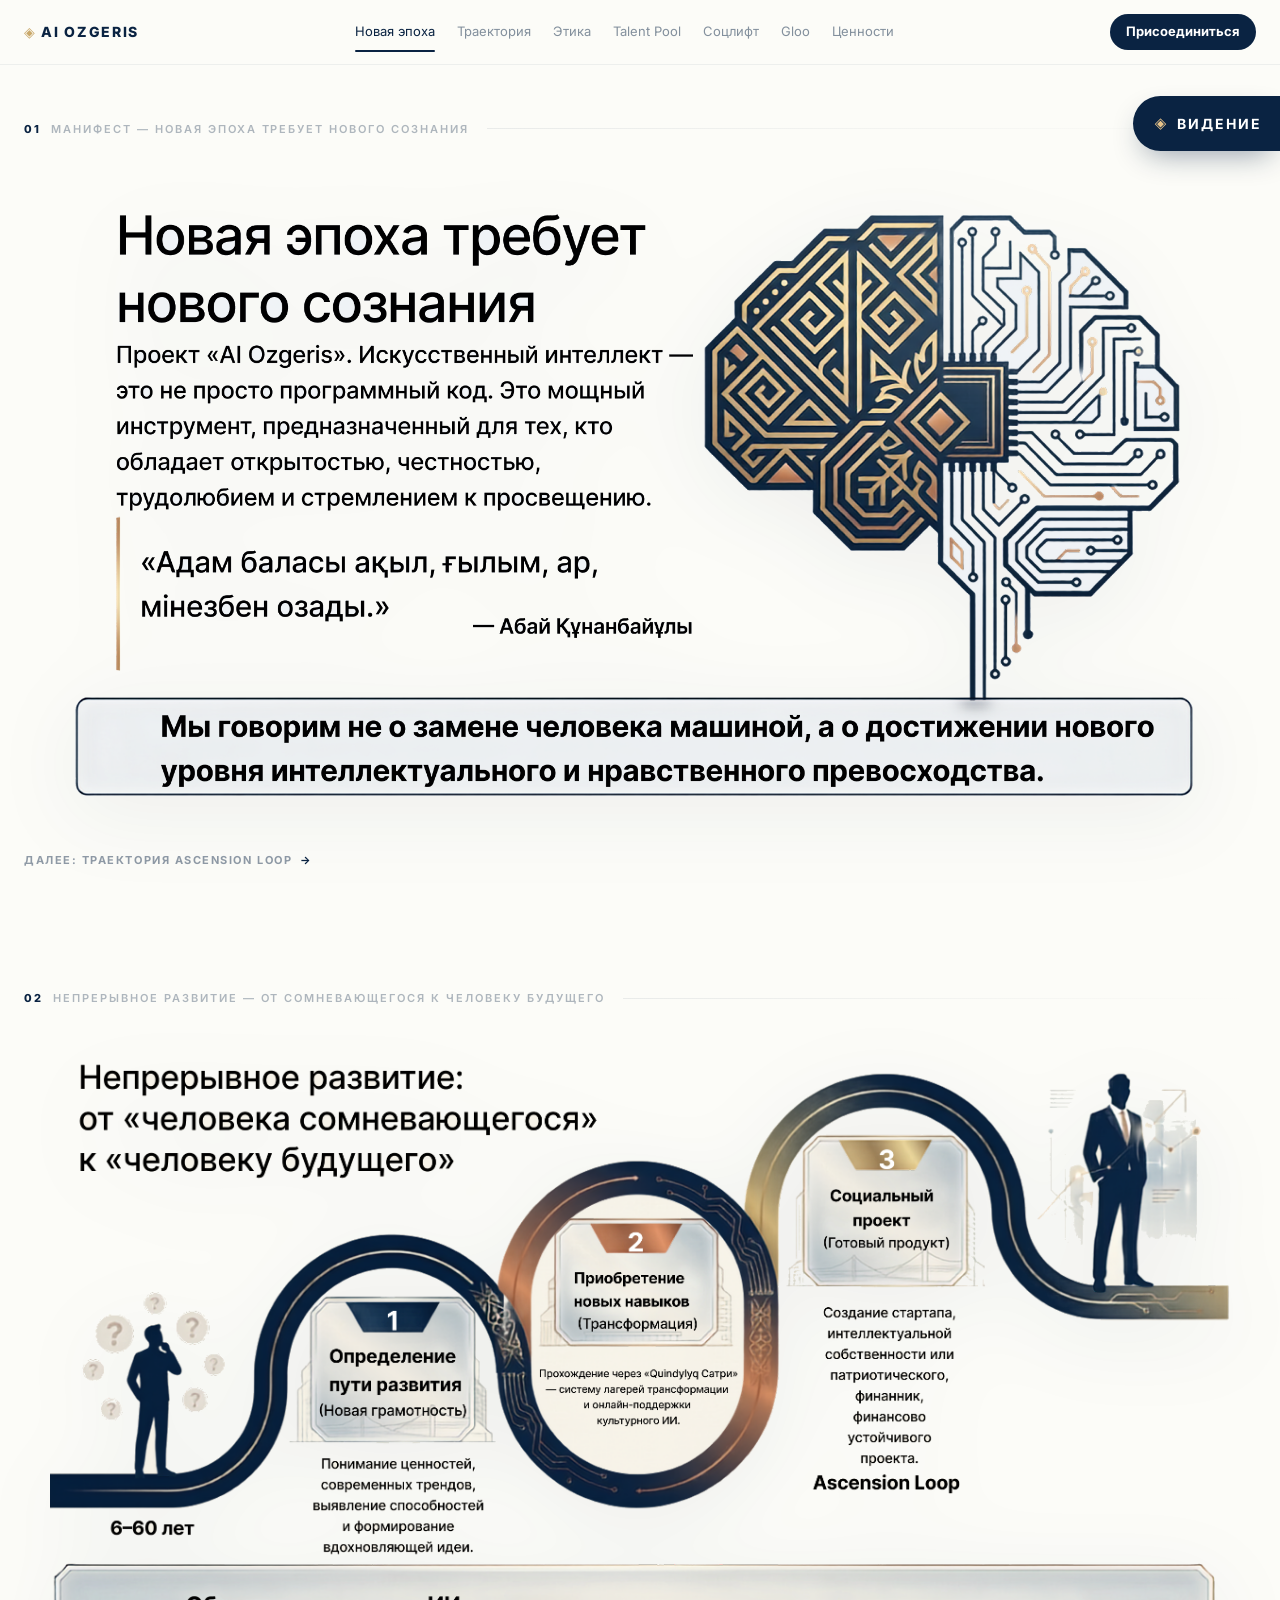
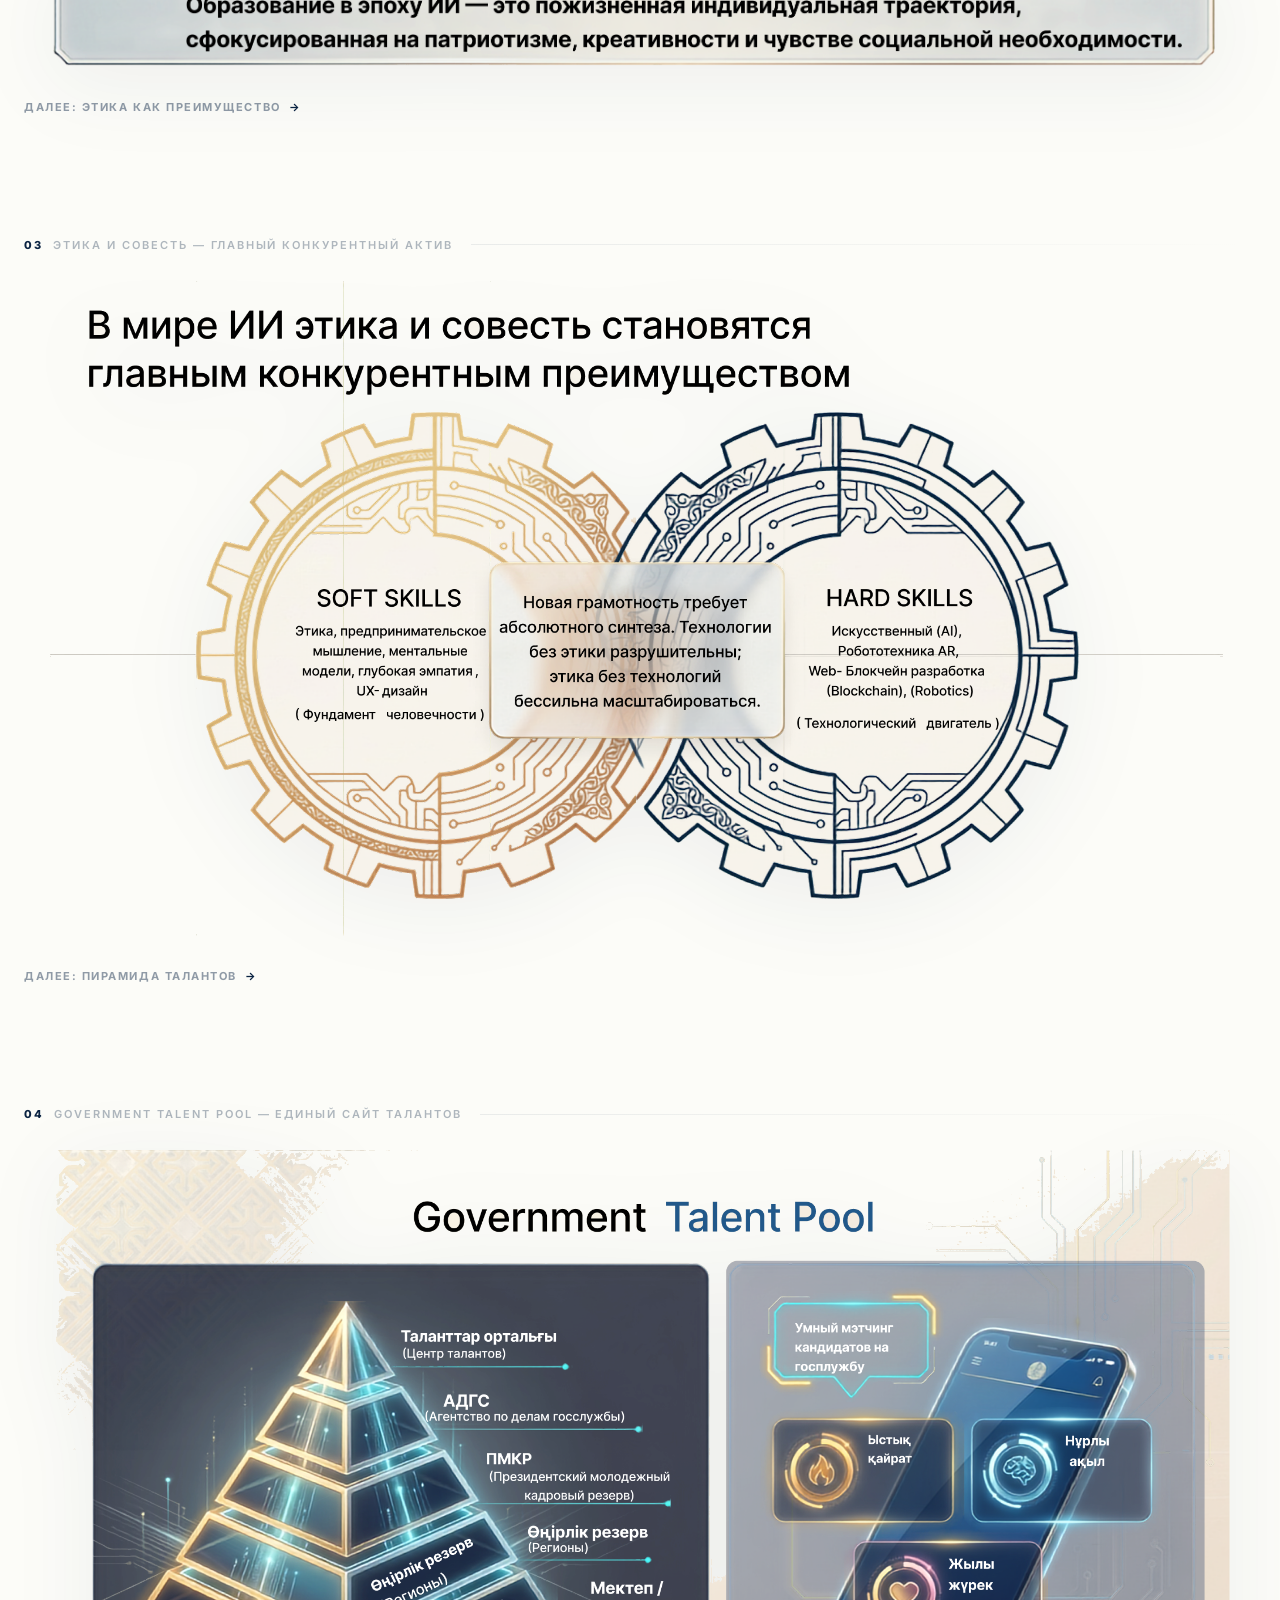
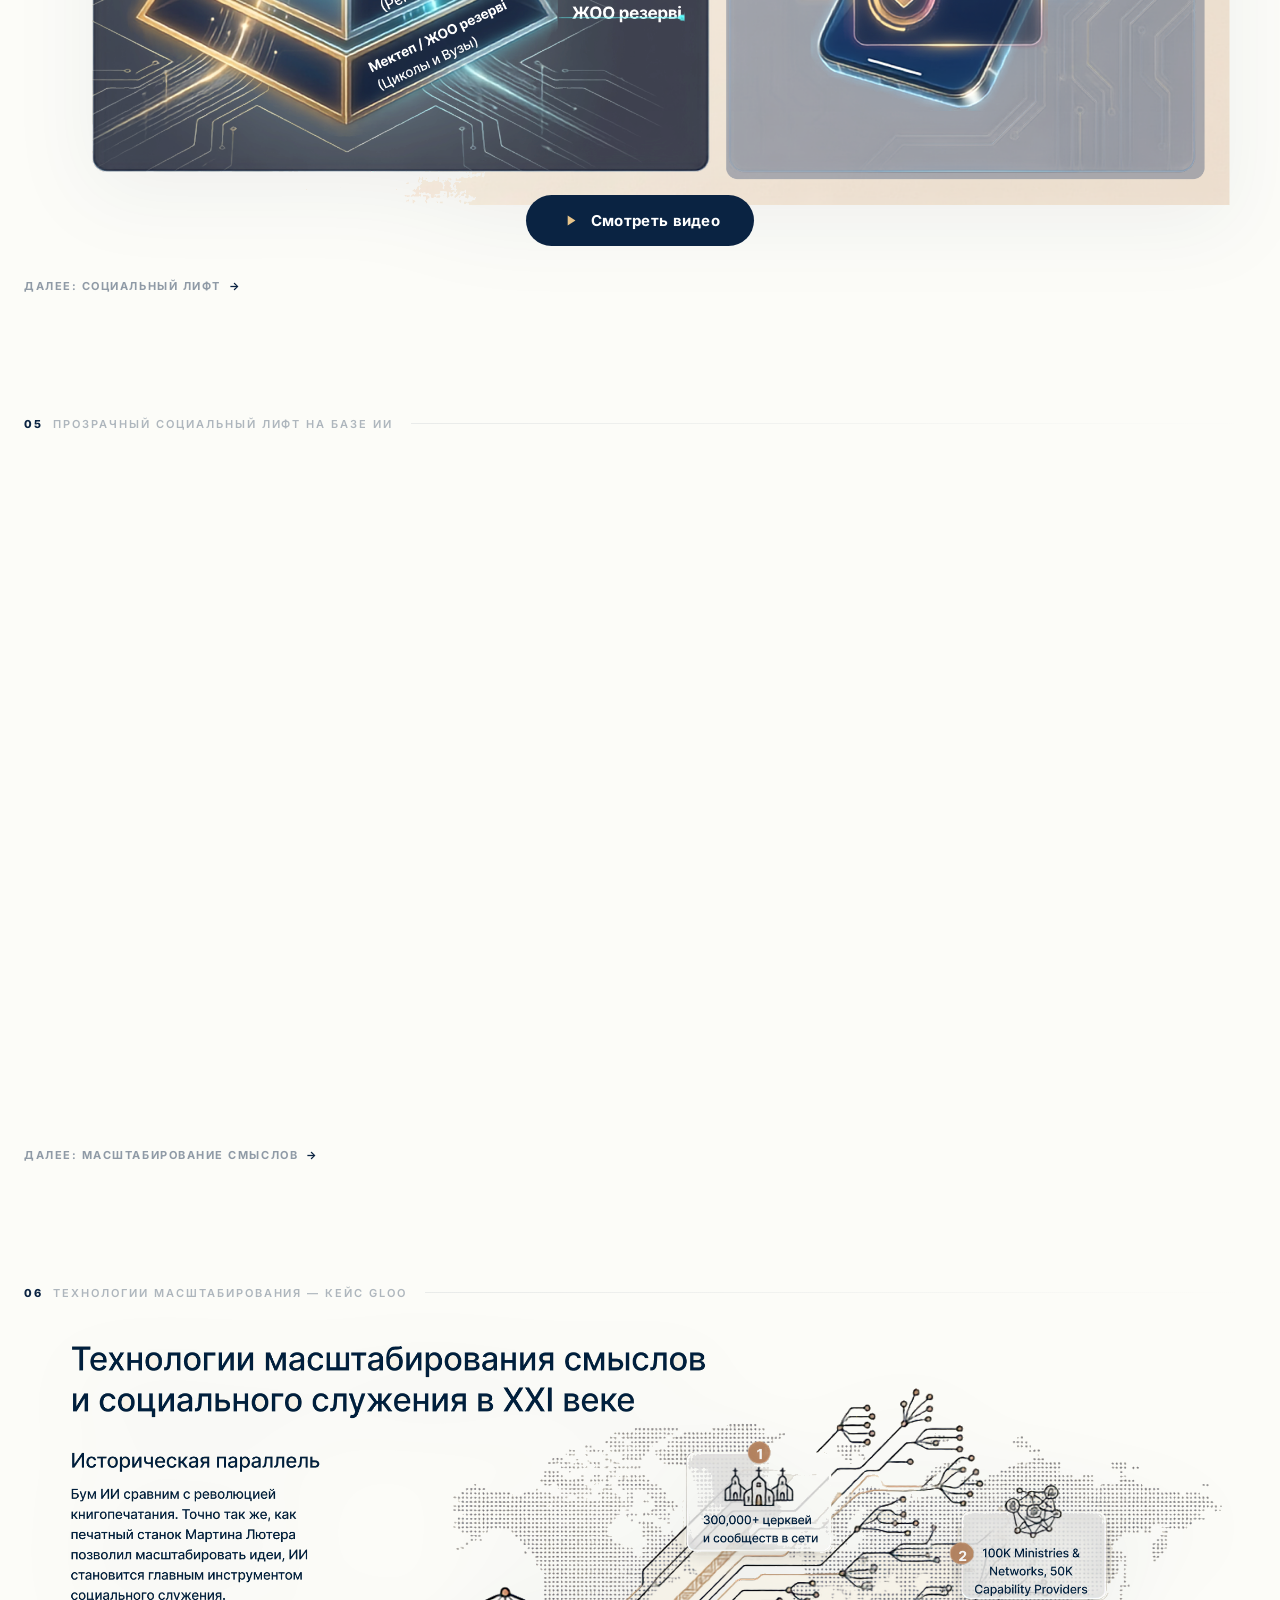
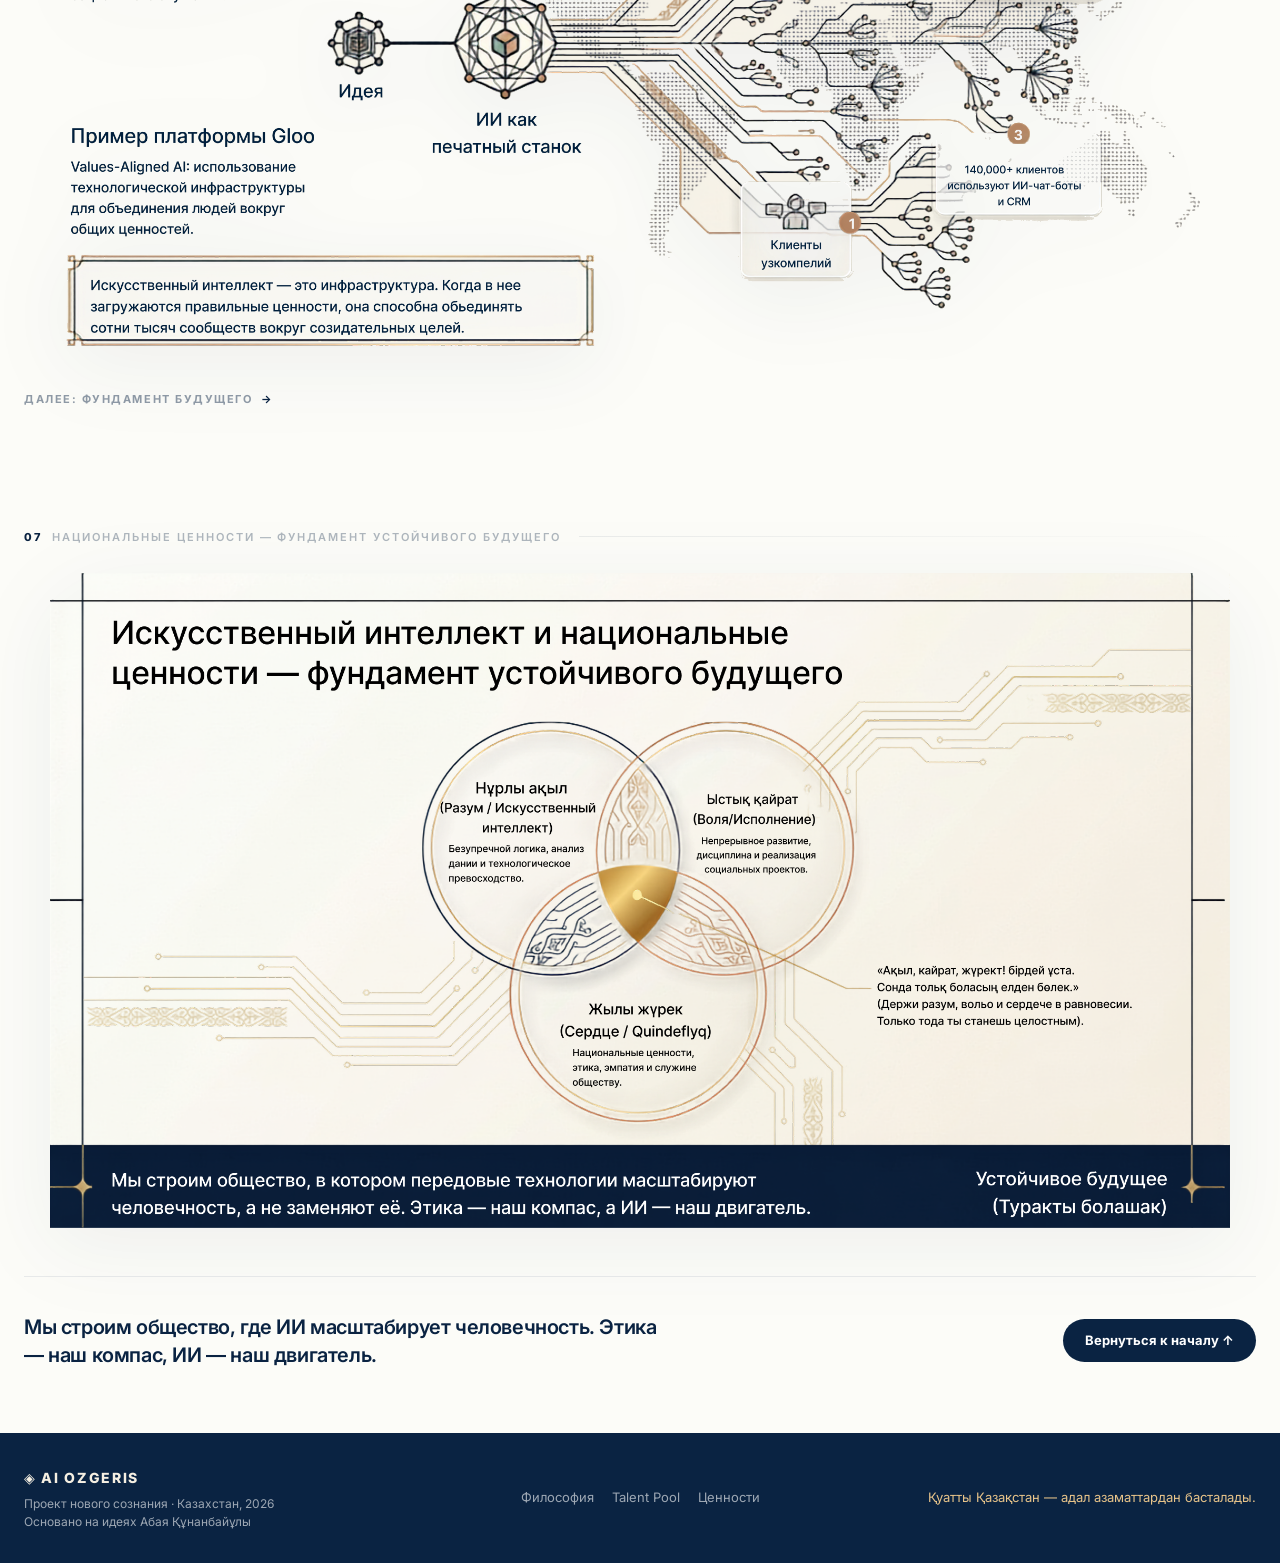
==== commit f13e7472: "Update" ====
--- a/index.html
+++ b/index.html
@@ -68,6 +68,10 @@
       <div class="png-card reveal">
         <img src="pngs/Group 2675_apple.png" alt="Пирамида талантов и телефон матчинга" loading="lazy">
       </div>
+      <button class="video-open" data-video="video/смарт hr.MOV">
+        <svg viewBox="0 0 24 24" aria-hidden="true"><path d="M8 5v14l11-7z"/></svg>
+        Смотреть видео
+      </button>
       <a class="next-chapter" href="#s5">Далее: Социальный лифт <span>→</span></a>
     </div>
   </section>
@@ -114,6 +118,13 @@
   </div>
 </footer>
 
+<a class="vision-tab" href="vision.html">Видение</a>
+<div class="video-modal" id="videoModal" role="dialog" aria-modal="true" aria-label="Видео">
+  <button class="video-close" aria-label="Закрыть">
+    <svg viewBox="0 0 24 24" fill="none"><path d="M6 6l12 12M18 6L6 18" stroke="currentColor" stroke-width="2.4" stroke-linecap="round"/></svg>
+  </button>
+  <video controls playsinline preload="metadata"></video>
+</div>
 <script src="script.js"></script>
 </body>
 </html>
--- a/style.css
+++ b/style.css
@@ -8,11 +8,13 @@
 .nav.scrolled{box-shadow:0 1px 0 rgba(10,35,66,.06)}
 .nav-inner{max-width:1280px;margin:0 auto;padding:14px 24px;display:flex;align-items:center;justify-content:space-between;gap:20px}
 .logo{font-weight:800;letter-spacing:.12em;color:var(--navy);text-decoration:none;font-size:14px}
-.logo-mark{color:var(--gold)}
+.logo-mark{color:var(--gold);display:inline-block;transition:transform .6s cubic-bezier(.16,1,.3,1)}
+.logo:hover .logo-mark{transform:rotate(180deg)}
 .nav-links{display:flex;gap:22px;align-items:center}
 .nav-links a{color:rgba(10,35,66,.5);text-decoration:none;font-size:13px;position:relative;padding:4px 0;transition:.2s}
 .nav-links a.active{color:var(--navy)}
-.nav-links a.active::after{content:"";position:absolute;left:0;right:0;bottom:-6px;height:1.5px;background:var(--navy);border-radius:99px}
+.nav-links a::after{content:"";position:absolute;left:0;right:0;bottom:-6px;height:1.5px;background:var(--navy);border-radius:99px;transform:scaleX(0);transform-origin:0 50%;transition:transform .3s cubic-bezier(.16,1,.3,1)}
+.nav-links a:hover::after,.nav-links a.active::after{transform:scaleX(1)}
 .nav-links a:hover{color:var(--navy)}
 .nav-cta{background:var(--navy);color:white;padding:8px 16px;border-radius:999px;font-weight:700;font-size:13px;text-decoration:none;transition:.2s}
 .nav-cta:hover{transform:translateY(-1px)}
@@ -75,6 +77,40 @@
 .venn-sec .cta-final strong{white-space:nowrap;text-align:right;font-size:13px;line-height:1.3;color:#E8C48A}
 .venn-sec .cta-final strong span{font-weight:400;opacity:.9;color:rgba(255,255,255,.7)}
 
+/* ============ видео: кнопка и модалка ============ */
+.video-open{position:relative;z-index:2;display:flex;align-items:center;gap:12px;width:fit-content;margin:-10px auto 0;padding:16px 34px;background:var(--navy);color:#fff;border:none;border-radius:999px;font-family:inherit;font-size:15px;font-weight:700;letter-spacing:.02em;cursor:pointer;transition:.2s}
+.video-open svg{width:17px;height:17px;fill:#E8C48A;flex:0 0 auto;margin-left:2px}
+.video-open:hover{background:#122f57;transform:translateY(-1px);box-shadow:0 10px 24px -10px rgba(10,35,66,.4)}
+.video-modal{position:fixed;inset:0;z-index:300;display:none;align-items:center;justify-content:center;padding:24px;background:rgba(252,252,248,.12);backdrop-filter:blur(18px)}
+.video-modal.open{display:flex}
+.video-modal video{width:min(960px,100%);max-height:86vh;border-radius:16px;box-shadow:0 40px 120px -20px rgba(10,35,66,.45);background:#000;display:block}
+.video-close{position:fixed;top:20px;right:20px;width:44px;height:44px;border-radius:50%;border:1px solid rgba(10,35,66,.25);background:rgba(255,255,255,.55);color:#0A2342;display:flex;align-items:center;justify-content:center;cursor:pointer;transition:.2s}
+.video-close svg{width:18px;height:18px}
+.video-close:hover{background:#fff}
+
+/* ============ кнопка «Видение» справа + страница видения ============ */
+.vision-tab{position:fixed;right:0;top:96px;z-index:150;display:flex;align-items:center;gap:9px;padding:16px 18px 16px 22px;background:var(--navy);color:#fff;text-decoration:none;font-size:14px;font-weight:700;letter-spacing:.14em;text-transform:uppercase;border-radius:999px 0 0 999px;box-shadow:0 12px 30px -10px rgba(10,35,66,.45);transition:.2s}
+.vision-tab::before{content:"◈";color:#E8C48A;font-size:15px}
+.vision-tab:hover{background:#122f57;padding-right:28px}
+.back-link{color:var(--navy);text-decoration:none;font-size:16px;font-weight:600;transition:.2s}
+.back-link:hover{opacity:.65}
+
+/* ============ страница видения: слайды на своём фоне ============ */
+.vision-page .nav{background:rgba(239,240,245,.88)}
+.vision-flow .v-slide{background:#EFF0F5;padding:24px 0 28px}
+.vision-flow .v-slide.v-b{background:#EFF0F5}
+.vision-flow .v-slide:not(:first-child)::before{content:"";position:absolute;top:0;left:50%;transform:translateX(-50%);width:min(1500px,calc(100vw - 48px));height:1px;background:linear-gradient(90deg,transparent,rgba(10,35,66,.16),transparent)}
+.vision-flow .png-card{width:min(1500px,calc(100vw - 48px));margin-left:calc(50% - min(750px,50vw - 24px))}
+.vision-flow .png-card img{max-width:none;filter:none}
+.v-close{background:#EFF0F5;padding:48px 0 56px}
+
+.footer .logo{color:#F5EFE2}
+
+@media(prefers-reduced-motion:reduce){
+  *{transition-duration:.01ms !important;animation-duration:.01ms !important}
+  html{scroll-behavior:auto}
+}
+
 .footer{background:var(--navy);color:rgba(255,255,255,.6);padding:32px 0;margin-top:0}
 .foot-grid{display:grid;grid-template-columns:1fr auto 1fr;gap:24px;align-items:center}
 .foot-grid p{font-size:12px;margin-top:6px;line-height:1.5}
@@ -86,6 +122,7 @@
   .nav-links,.nav-cta{display:none}
   .burger{display:block}
   .png-sec{padding:28px 0 36px}
+  .vision-tab{top:76px;padding:12px 10px 12px 16px;font-size:12px;letter-spacing:.1em}
   .venn-grid{height:auto;display:flex;flex-direction:column;align-items:center;gap:16px}
   .vc{position:relative;left:auto;right:auto;top:auto;bottom:auto;transform:none;width:320px;height:320px}
   .vc-3{transform:none}
